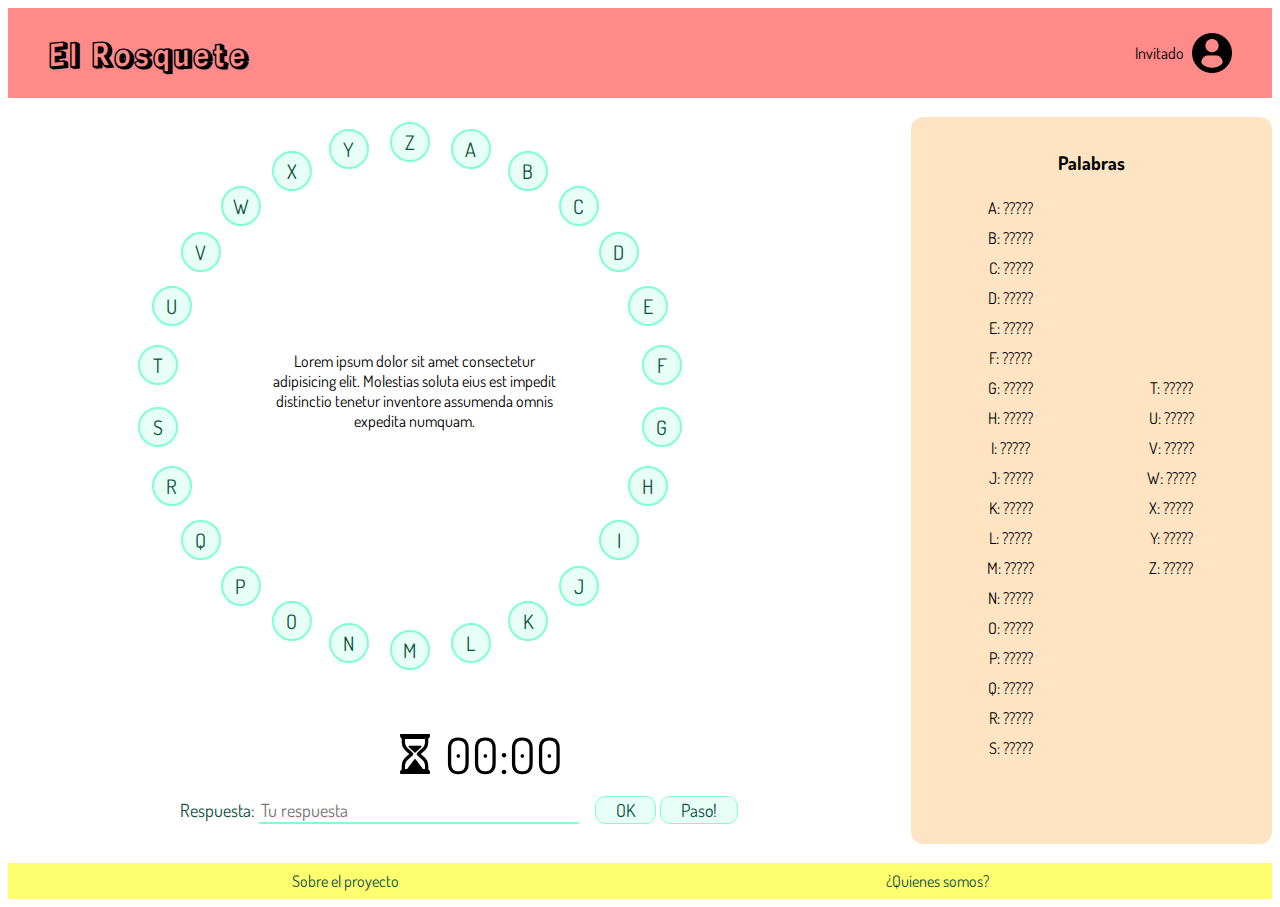
==== rosco.html @ 7dfb34b6 "assignar correctament palabras al rosco" ====
<!DOCTYPE html>
<html lang="en">
  <head>
    <meta charset="UTF-8" />
    <meta http-equiv="X-UA-Compatible" content="IE=edge" />
    <meta name="viewport" content="width=device-width, initial-scale=1.0" />
    <title>Rosco</title>
    <link rel="stylesheet" href="css\rosco.css" />
    <!-- Google Fonts -->
    <link rel="preconnect" href="https://fonts.googleapis.com" />
    <link rel="preconnect" href="https://fonts.gstatic.com" crossorigin />
    <link
      href="https://fonts.googleapis.com/css2?family=Dosis:wght@300;400;600;700&family=Orbitron:wght@500&family=Rampart+One&display=swap"
      rel="stylesheet"
    />
    <script src="script.js" defer></script>
  </head>

  <body onresize="moverCirculos()">

    <div class="cont_p_rosco">


      
      <header id="headerRosco" style="background-color: rgb(254, 138, 138)">
        <h1><a href="index.html">El Rosquete</a></h1>
        <div id="ic_jugador">
          <p>Invitado</p>
          <img src="./img/profile-user.png" alt="" class="icoJugador" />
        </div>
      </header>

      
      
      
      
      
      
      
      
      
    
      <div id="roscoCentrar">
        <section id="cont_rosco">
          <div id="contenedorDef">
            <p id="definicion">Lorem ipsum dolor sit amet consectetur adipisicing elit. Molestias soluta eius est impedit distinctio tenetur inventore assumenda omnis expedita numquam.
            </p>
          </div>
          
        </section>
      </div>
      <div class="circuloFake circle"></div>
        

      
      
      
      
      
      
      
      
      
      
      
      
      
      
      
      
      
      
      
      
      
      
      
      
      
      
      
      <section id="definiciones">
        <div class="disFlex">
          <img src="img\hourglass.png" alt="" class="icoJugador" />
          <p id="crono">00:00</p>
        </div>

        <div>
          <div class="centerMobile">        
            <label for="respuesta" id="labelRespuesta">Respuesta: </label>
            <input id="respuesta" name="respuesta" type="text" placeholder="Tu respuesta"/>
          </div>
          
          <div class="br"></div>
          <div class="centerMobile">
            <button type="submit" id="bResponder" onclick="ok()">OK</button>
            <button id="bResponder" onclick="paso()">Paso!</button>
          </div>
            
        </div>
      </section>

      <section id="cont_palabras">
        <div id="palabras">
          <h3 class="hPalabras">Palabras</h3>
          <div class="flexpal">
            <p class="palabra" id="pA">A: <span>?????</span></p>
            <p class="palabra" id="pB">B: <span>?????</span></p>
            <p class="palabra" id="pC">C: <span>?????</span></p>
            <p class="palabra" id="pD">D: <span>?????</span></p>
            <p class="palabra" id="pE">E: <span>?????</span></p>
            <p class="palabra" id="pF">F: <span>?????</span></p>
            <p class="palabra" id="pG">G: <span>?????</span></p>
            <p class="palabra" id="pH">H: <span>?????</span></p>
            <p class="palabra" id="pI">I: <span>?????</span></p>
            <p class="palabra" id="pJ">J: <span>?????</span></p>
            <p class="palabra" id="pK">K: <span>?????</span></p>
            <p class="palabra" id="pL">L: <span>?????</span></p>
            <p class="palabra" id="pM">M: <span>?????</span></p>
            <p class="palabra" id="pN">N: <span>?????</span></p>
            <p class="palabra" id="pO">O: <span>?????</span></p>
            <p class="palabra" id="pP">P: <span>?????</span></p>
            <p class="palabra" id="pQ">Q: <span>?????</span></p>
            <p class="palabra" id="pR">R: <span>?????</span></p>
            <p class="palabra" id="pS">S: <span>?????</span></p>
            <p class="palabra" id="pT">T: <span>?????</span></p>
            <p class="palabra" id="pU">U: <span>?????</span></p>
            <p class="palabra" id="pV">V: <span>?????</span></p>
            <p class="palabra" id="pW">W: <span>?????</span></p>
            <p class="palabra" id="pY">X: <span>?????</span></p>
            <p class="palabra" id="pY">Y: <span>?????</span></p>
            <p class="palabra" id="pZ">Z: <span>?????</span></p>
          </div>
        </div>
      </section>
    </div>

    <footer id="footerRosco" style="background-color: rgb(254, 254, 110)">
      <button id="sobre">Sobre el proyecto</button>
      <button id="quienes">¿Quienes somos?</button>
    </footer>


  <!-- Pantalla que aparece cuando acaba el juego -->
    <div id="pantallaResultado" class="pantalla">
      <h2 class="text_center">Fin del juego</h2>
      <h3 class="text_center">Puntuacion</h3>
      <p class="text_center">Jugador: Invitado</p>
      <ul class="text_center">
        <li>Aciertos: <span id="r_aciertos">0</span> </li>
        <li>Errores: <span id="r_errores">0</span></li>
        <li>No Contestadas:  <span id="r_nc">0</span></li>
        <li>Tiempo:  <span id="r_tiempo">0</span></li>
      </ul>
      <p class="text_center"><strong>Puntuacion total:</strong>  <span id="r_puntuacion">1.00000</span></p>
      <button onclick="volverJugar()">Volver a jugar</button>
    </div>  
</body>
</html>
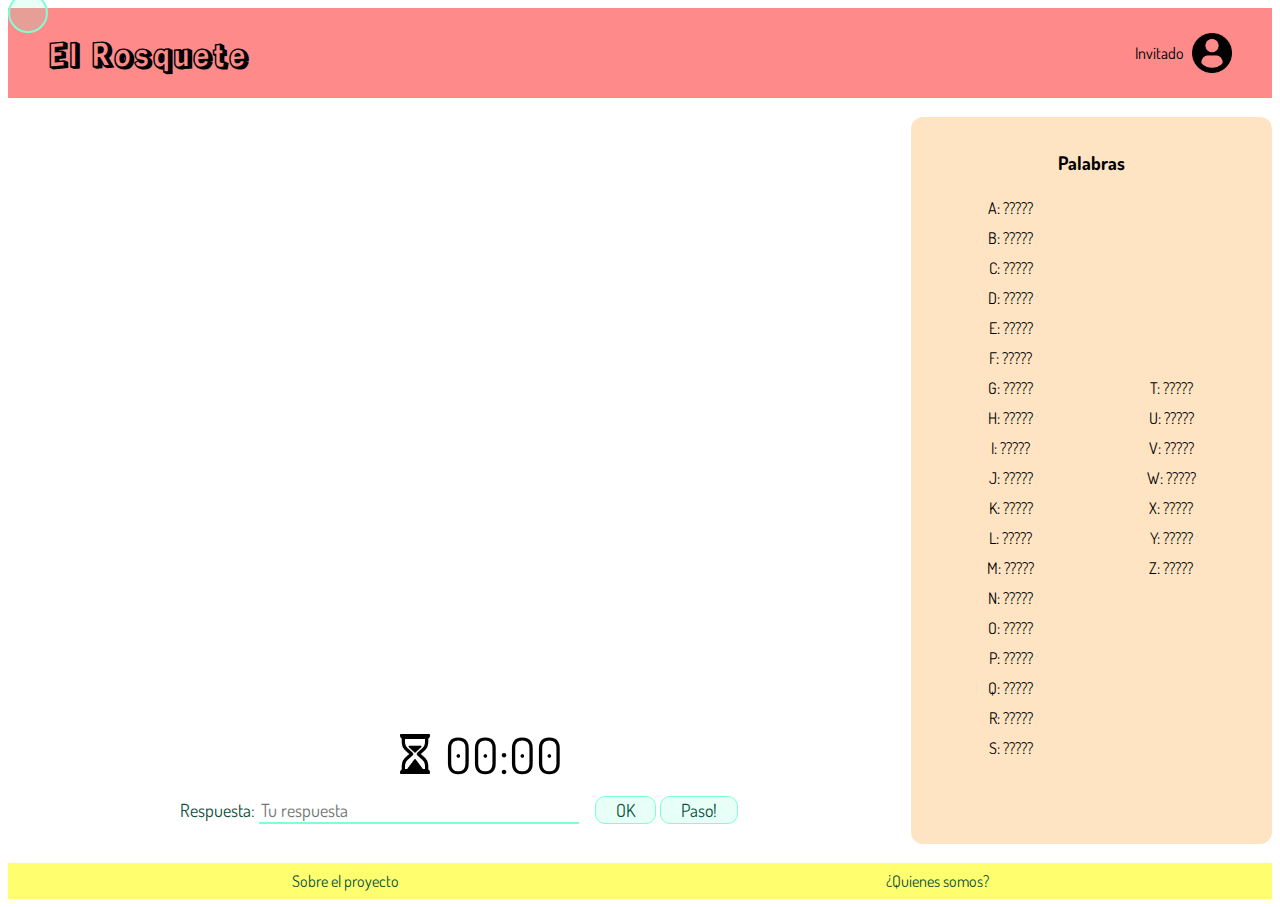
==== commit 6d02874b: "Quienes somos y sobre el proyecto" ====
--- a/rosco.html
+++ b/rosco.html
@@ -13,15 +13,15 @@
       href="https://fonts.googleapis.com/css2?family=Dosis:wght@300;400;600;700&family=Orbitron:wght@500&family=Rampart+One&display=swap"
       rel="stylesheet"
     />
-    <script src="script.js" defer></script>
+    <!-- script -->
+    <script src="classes.js"></script>
+    <script src="crearRosco.js" defer></script>
+    <script src="main.js" defer></script>
+    <script src="otros.js" defer></script>
   </head>
 
   <body onresize="moverCirculos()">
-
     <div class="cont_p_rosco">
-
-
-      
       <header id="headerRosco" style="background-color: rgb(254, 138, 138)">
         <h1><a href="index.html">El Rosquete</a></h1>
         <div id="ic_jugador">
@@ -30,55 +30,15 @@
         </div>
       </header>
 
-      
-      
-      
-      
-      
-      
-      
-      
-      
-    
       <div id="roscoCentrar">
         <section id="cont_rosco">
           <div id="contenedorDef">
-            <p id="definicion">Lorem ipsum dolor sit amet consectetur adipisicing elit. Molestias soluta eius est impedit distinctio tenetur inventore assumenda omnis expedita numquam.
-            </p>
+            <p id="definicion"></p>
           </div>
-          
         </section>
       </div>
       <div class="circuloFake circle"></div>
-        
 
-      
-      
-      
-      
-      
-      
-      
-      
-      
-      
-      
-      
-      
-      
-      
-      
-      
-      
-      
-      
-      
-      
-      
-      
-      
-      
-      
       <section id="definiciones">
         <div class="disFlex">
           <img src="img\hourglass.png" alt="" class="icoJugador" />
@@ -86,17 +46,21 @@
         </div>
 
         <div>
-          <div class="centerMobile">        
+          <div class="centerMobile">
             <label for="respuesta" id="labelRespuesta">Respuesta: </label>
-            <input id="respuesta" name="respuesta" type="text" placeholder="Tu respuesta"/>
+            <input
+              id="respuesta"
+              name="respuesta"
+              type="text"
+              placeholder="Tu respuesta"
+            />
           </div>
-          
+
           <div class="br"></div>
           <div class="centerMobile">
             <button type="submit" id="bResponder" onclick="ok()">OK</button>
             <button id="bResponder" onclick="paso()">Paso!</button>
           </div>
-            
         </div>
       </section>
 
@@ -136,24 +100,45 @@
     </div>
 
     <footer id="footerRosco" style="background-color: rgb(254, 254, 110)">
-      <button id="sobre">Sobre el proyecto</button>
-      <button id="quienes">¿Quienes somos?</button>
+      <button id="sobre" onclick="abrirSobre()">Sobre el proyecto</button>
+      <button id="quienes" onclick="abrirQuienes()">¿Quienes somos?</button>
     </footer>
 
-
-  <!-- Pantalla que aparece cuando acaba el juego -->
+    <!-- Pantalla que aparece cuando acaba el juego -->
     <div id="pantallaResultado" class="pantalla">
       <h2 class="text_center">Fin del juego</h2>
       <h3 class="text_center">Puntuacion</h3>
       <p class="text_center">Jugador: Invitado</p>
       <ul class="text_center">
-        <li>Aciertos: <span id="r_aciertos">0</span> </li>
+        <li>Aciertos: <span id="r_aciertos">0</span></li>
         <li>Errores: <span id="r_errores">0</span></li>
-        <li>No Contestadas:  <span id="r_nc">0</span></li>
-        <li>Tiempo:  <span id="r_tiempo">0</span></li>
+        <li>Tiempo: <span id="r_tiempo">0</span></li>
       </ul>
-      <p class="text_center"><strong>Puntuacion total:</strong>  <span id="r_puntuacion">1.00000</span></p>
+      <p class="text_center">
+        <strong>Puntuacion total:</strong>
+        <span id="r_puntuacion">1.00000</span>
+      </p>
       <button onclick="volverJugar()">Volver a jugar</button>
-    </div>  
-</body>
-</html>+    </div>
+
+
+
+    <!-- Pantalla sobre el proyecto -->
+    <div id="sobreN">
+      <button style="position:absolute; top:30px; right:30px; font-size:28px" onclick="cerrarSobre()">&#10006;</button>
+      <h2>Sobre el proyecto:</h2>
+      <p>Lorem ipsum dolor, sit amet consectetur adipisicing elit. Quam doloremque voluptatum quas architecto iste tempore harum rem sequi, impedit molestiae natus accusantium asperiores totam quia perferendis voluptates atque a quibusdam.</p>
+      <p>Lorem, ipsum dolor sit amet consectetur adipisicing elit. Natus aut earum placeat, quibusdam dolore non. Lorem ipsum dolor sit amet consectetur adipisicing elit. Ipsum, tenetur?</p>
+      <p>Lorem, ipsum dolor sit amet consectetur adipisicing elit. Ad magni, sint aspernatur nulla explicabo aperiam vero tempora similique fugiat quisquam. Voluptatum officia impedit inventore aliquid consectetur optio nam quidem, nesciunt doloremque dolores animi amet maxime, hic magnam unde veritatis voluptatibus magni iusto! Earum, totam dicta explicabo accusamus autem deleniti officia fuga.</p>
+    </div>
+    <!-- Pantalla quienes somos -->
+    <div id="quienesS">
+      <button style="position:absolute; top:30px; right:30px; font-size:28px" onclick="cerrarQuienes()">&#10006;</button>
+      <h2>Quienes Somos?</h2>
+      <p>Lorem ipsum dolor, sit amet consectetur adipisicing elit. Quam doloremque voluptatum quas architecto iste tempore harum rem sequi, impedit molestiae natus accusantium asperiores totam quia perferendis voluptates atque a quibusdam.</p>
+      <p>Lorem, ipsum dolor sit amet consectetur adipisicing elit. Natus aut earum placeat, quibusdam dolore non. Lorem ipsum dolor sit amet consectetur adipisicing elit. Ipsum, tenetur?</p>
+      <p>Lorem, ipsum dolor sit amet consectetur adipisicing elit. Ad magni, sint aspernatur nulla explicabo aperiam vero tempora similique fugiat quisquam. Voluptatum officia impedit inventore aliquid consectetur optio nam quidem, nesciunt doloremque dolores animi amet maxime, hic magnam unde veritatis voluptatibus magni iusto! Earum, totam dicta explicabo accusamus autem deleniti officia fuga.</p>
+    </div>
+
+  </body>
+</html>
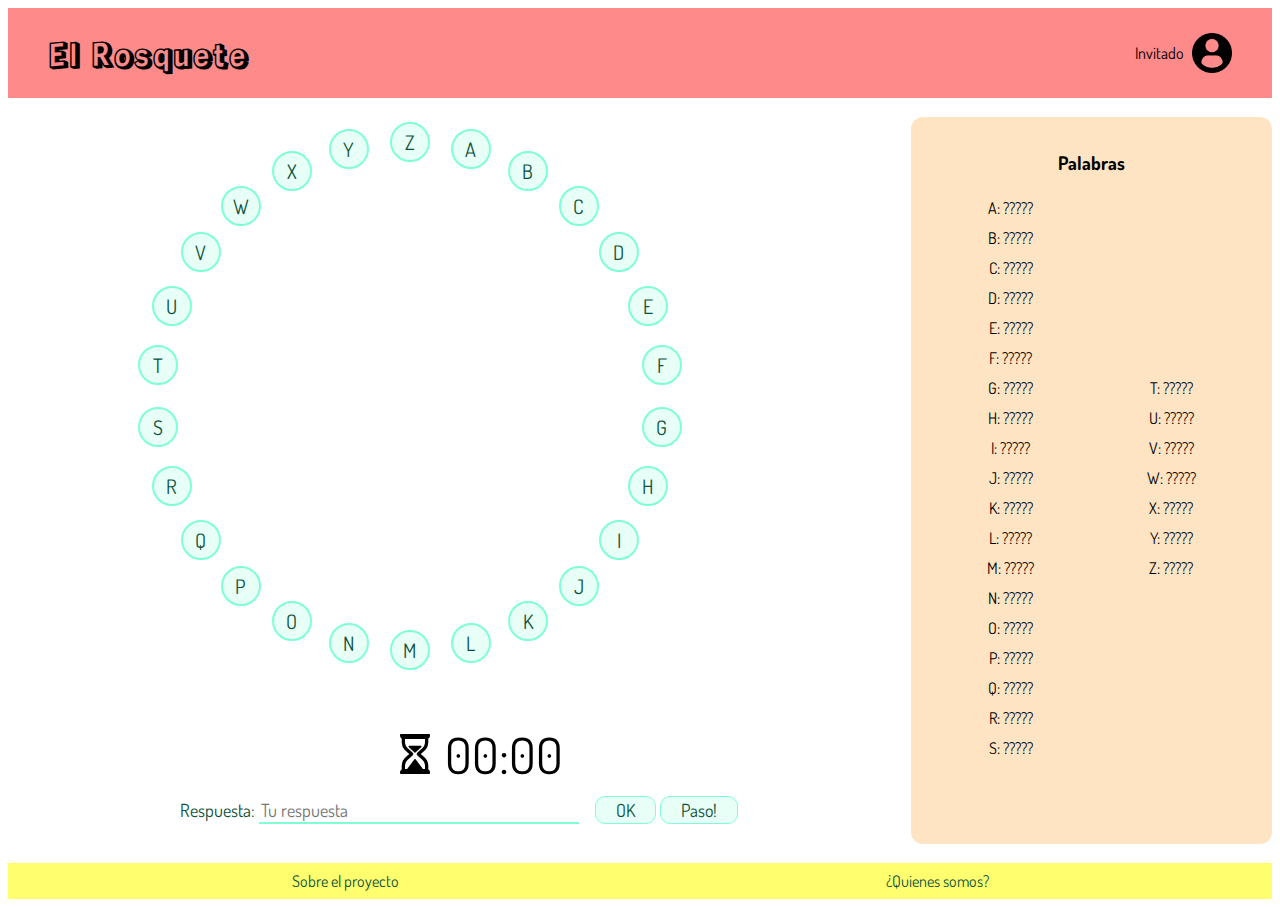
==== commit ecae9375: "agregar texto" ====
--- a/rosco.html
+++ b/rosco.html
@@ -127,17 +127,15 @@
     <div id="sobreN">
       <button style="position:absolute; top:30px; right:30px; font-size:28px" onclick="cerrarSobre()">&#10006;</button>
       <h2>Sobre el proyecto:</h2>
-      <p>Lorem ipsum dolor, sit amet consectetur adipisicing elit. Quam doloremque voluptatum quas architecto iste tempore harum rem sequi, impedit molestiae natus accusantium asperiores totam quia perferendis voluptates atque a quibusdam.</p>
-      <p>Lorem, ipsum dolor sit amet consectetur adipisicing elit. Natus aut earum placeat, quibusdam dolore non. Lorem ipsum dolor sit amet consectetur adipisicing elit. Ipsum, tenetur?</p>
-      <p>Lorem, ipsum dolor sit amet consectetur adipisicing elit. Ad magni, sint aspernatur nulla explicabo aperiam vero tempora similique fugiat quisquam. Voluptatum officia impedit inventore aliquid consectetur optio nam quidem, nesciunt doloremque dolores animi amet maxime, hic magnam unde veritatis voluptatibus magni iusto! Earum, totam dicta explicabo accusamus autem deleniti officia fuga.</p>
+      <p>Nuestro proyecto trata de enseñar a los jóvenes como nosotros o estudiantes de secundaria un poco más sobre el mundo que les tocará vivir solos en un futuro no muy lejano. Por eso hemos hecho este mini juego para que puedan aprender un par de conceptos básicos sin la necesidad de estamparse con esta pared en un 
+        futuro o de tener que buscar por todos lados para saber lo que es.</p>
     </div>
     <!-- Pantalla quienes somos -->
     <div id="quienesS">
       <button style="position:absolute; top:30px; right:30px; font-size:28px" onclick="cerrarQuienes()">&#10006;</button>
       <h2>Quienes Somos?</h2>
-      <p>Lorem ipsum dolor, sit amet consectetur adipisicing elit. Quam doloremque voluptatum quas architecto iste tempore harum rem sequi, impedit molestiae natus accusantium asperiores totam quia perferendis voluptates atque a quibusdam.</p>
-      <p>Lorem, ipsum dolor sit amet consectetur adipisicing elit. Natus aut earum placeat, quibusdam dolore non. Lorem ipsum dolor sit amet consectetur adipisicing elit. Ipsum, tenetur?</p>
-      <p>Lorem, ipsum dolor sit amet consectetur adipisicing elit. Ad magni, sint aspernatur nulla explicabo aperiam vero tempora similique fugiat quisquam. Voluptatum officia impedit inventore aliquid consectetur optio nam quidem, nesciunt doloremque dolores animi amet maxime, hic magnam unde veritatis voluptatibus magni iusto! Earum, totam dicta explicabo accusamus autem deleniti officia fuga.</p>
+      <p>Somos un grupo que queremos enseñar a otros jóvenes lo que nos hubiera gustado que nos enseñaran en su momento.</p>
+      <p>Jordi ~ Noelia ~ Alejandra ~ Diego</p>
     </div>
 
   </body>
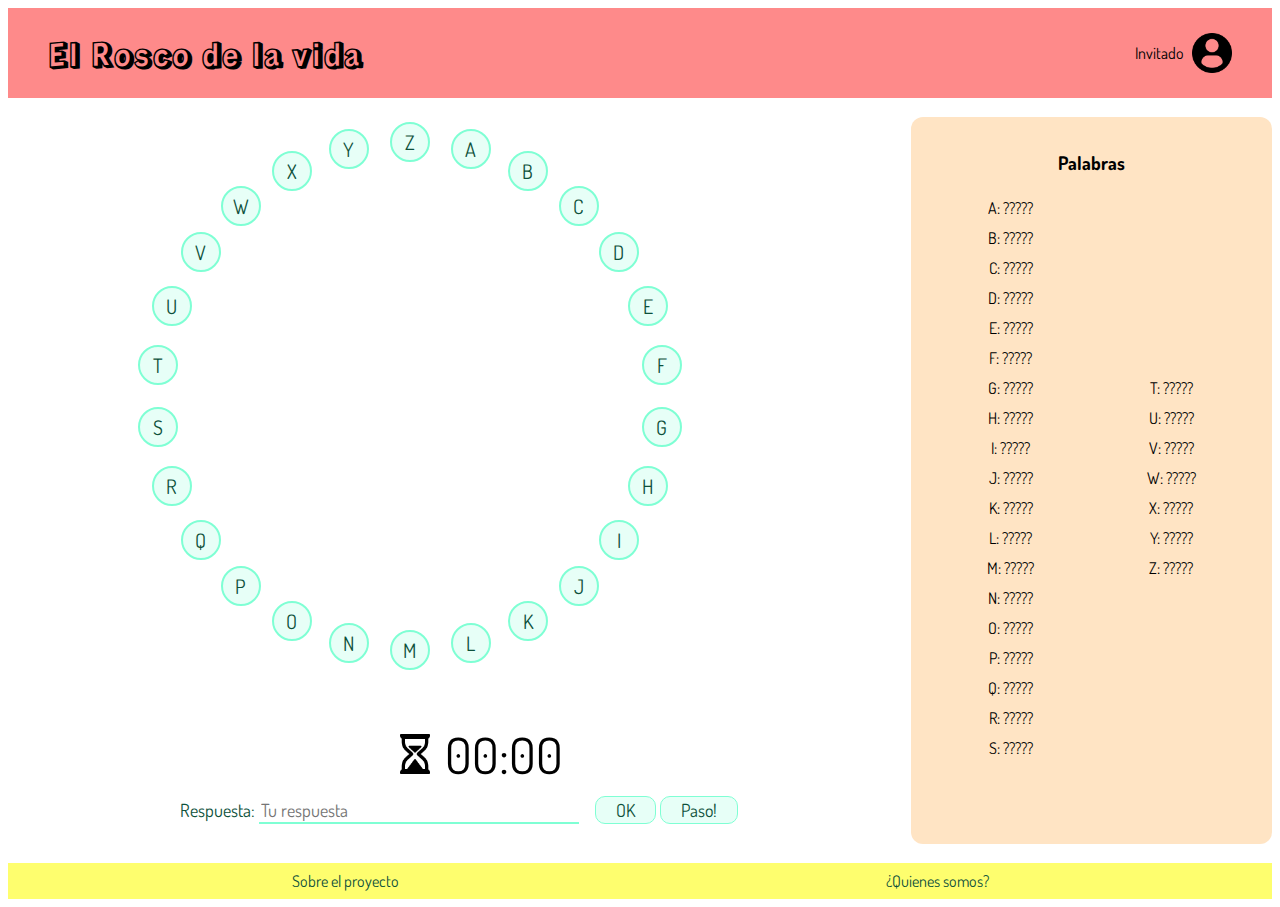
==== commit 601c2db6: "Final" ====
--- a/rosco.html
+++ b/rosco.html
@@ -4,7 +4,7 @@
     <meta charset="UTF-8" />
     <meta http-equiv="X-UA-Compatible" content="IE=edge" />
     <meta name="viewport" content="width=device-width, initial-scale=1.0" />
-    <title>Rosco</title>
+    <title>El rosco de la vida</title>
     <link rel="stylesheet" href="css\rosco.css" />
     <!-- Google Fonts -->
     <link rel="preconnect" href="https://fonts.googleapis.com" />
@@ -18,14 +18,15 @@
     <script src="crearRosco.js" defer></script>
     <script src="main.js" defer></script>
     <script src="otros.js" defer></script>
+    <script src="usuarios.js" defer></script>
   </head>
 
   <body onresize="moverCirculos()">
     <div class="cont_p_rosco">
       <header id="headerRosco" style="background-color: rgb(254, 138, 138)">
-        <h1><a href="index.html">El Rosquete</a></h1>
+        <h1>El Rosco de la vida</h1>
         <div id="ic_jugador">
-          <p>Invitado</p>
+          <p class="ponerNombre" id="abrirPlayer" onclick="desplegarJugador()">Invitado</p>
           <img src="./img/profile-user.png" alt="" class="icoJugador" />
         </div>
       </header>
@@ -58,8 +59,8 @@
 
           <div class="br"></div>
           <div class="centerMobile">
-            <button type="submit" id="bResponder" onclick="ok()">OK</button>
-            <button id="bResponder" onclick="paso()">Paso!</button>
+            <button type="submit" id="bOk" onclick="ok()">OK</button>
+            <button id="bPaso" onclick="paso()">Paso!</button>
           </div>
         </div>
       </section>
@@ -91,7 +92,7 @@
             <p class="palabra" id="pU">U: <span>?????</span></p>
             <p class="palabra" id="pV">V: <span>?????</span></p>
             <p class="palabra" id="pW">W: <span>?????</span></p>
-            <p class="palabra" id="pY">X: <span>?????</span></p>
+            <p class="palabra" id="pX">X: <span>?????</span></p>
             <p class="palabra" id="pY">Y: <span>?????</span></p>
             <p class="palabra" id="pZ">Z: <span>?????</span></p>
           </div>
@@ -108,7 +109,7 @@
     <div id="pantallaResultado" class="pantalla">
       <h2 class="text_center">Fin del juego</h2>
       <h3 class="text_center">Puntuacion</h3>
-      <p class="text_center">Jugador: Invitado</p>
+      <p class="text_center ponerNombre">Jugador: Invitado</p>
       <ul class="text_center">
         <li>Aciertos: <span id="r_aciertos">0</span></li>
         <li>Errores: <span id="r_errores">0</span></li>
@@ -127,16 +128,24 @@
     <div id="sobreN">
       <button style="position:absolute; top:30px; right:30px; font-size:28px" onclick="cerrarSobre()">&#10006;</button>
       <h2>Sobre el proyecto:</h2>
-      <p>Nuestro proyecto trata de enseñar a los jóvenes como nosotros o estudiantes de secundaria un poco más sobre el mundo que les tocará vivir solos en un futuro no muy lejano. Por eso hemos hecho este mini juego para que puedan aprender un par de conceptos básicos sin la necesidad de estamparse con esta pared en un 
-        futuro o de tener que buscar por todos lados para saber lo que es.</p>
+      <p>Lorem ipsum dolor, sit amet consectetur adipisicing elit. Quam doloremque voluptatum quas architecto iste tempore harum rem sequi, impedit molestiae natus accusantium asperiores totam quia perferendis voluptates atque a quibusdam.</p>
+      <p>Lorem, ipsum dolor sit amet consectetur adipisicing elit. Natus aut earum placeat, quibusdam dolore non. Lorem ipsum dolor sit amet consectetur adipisicing elit. Ipsum, tenetur?</p>
+      <p>Lorem, ipsum dolor sit amet consectetur adipisicing elit. Ad magni, sint aspernatur nulla explicabo aperiam vero tempora similique fugiat quisquam. Voluptatum officia impedit inventore aliquid consectetur optio nam quidem, nesciunt doloremque dolores animi amet maxime, hic magnam unde veritatis voluptatibus magni iusto! Earum, totam dicta explicabo accusamus autem deleniti officia fuga.</p>
     </div>
     <!-- Pantalla quienes somos -->
     <div id="quienesS">
       <button style="position:absolute; top:30px; right:30px; font-size:28px" onclick="cerrarQuienes()">&#10006;</button>
       <h2>Quienes Somos?</h2>
-      <p>Somos un grupo que queremos enseñar a otros jóvenes lo que nos hubiera gustado que nos enseñaran en su momento.</p>
-      <p>Jordi ~ Noelia ~ Alejandra ~ Diego</p>
+      <p>Lorem ipsum dolor, sit amet consectetur adipisicing elit. Quam doloremque voluptatum quas architecto iste tempore harum rem sequi, impedit molestiae natus accusantium asperiores totam quia perferendis voluptates atque a quibusdam.</p>
+      <p>Lorem, ipsum dolor sit amet consectetur adipisicing elit. Natus aut earum placeat, quibusdam dolore non. Lorem ipsum dolor sit amet consectetur adipisicing elit. Ipsum, tenetur?</p>
+      <p>Lorem, ipsum dolor sit amet consectetur adipisicing elit. Ad magni, sint aspernatur nulla explicabo aperiam vero tempora similique fugiat quisquam. Voluptatum officia impedit inventore aliquid consectetur optio nam quidem, nesciunt doloremque dolores animi amet maxime, hic magnam unde veritatis voluptatibus magni iusto! Earum, totam dicta explicabo accusamus autem deleniti officia fuga.</p>
     </div>
 
+
+    <div id="modalJugador">
+        <button style="position:absolute; top:30px; right:30px; font-size:28px; background-color: unset; border: none;" onclick="cerrarJug()">&#10006;</button>
+        <h2 class="ponerNombre">Invitado</h2>
+        <button id="cerrarSesion" onclick="cerrarSesion()">Cerrar session</button>
+    </div>
   </body>
 </html>
